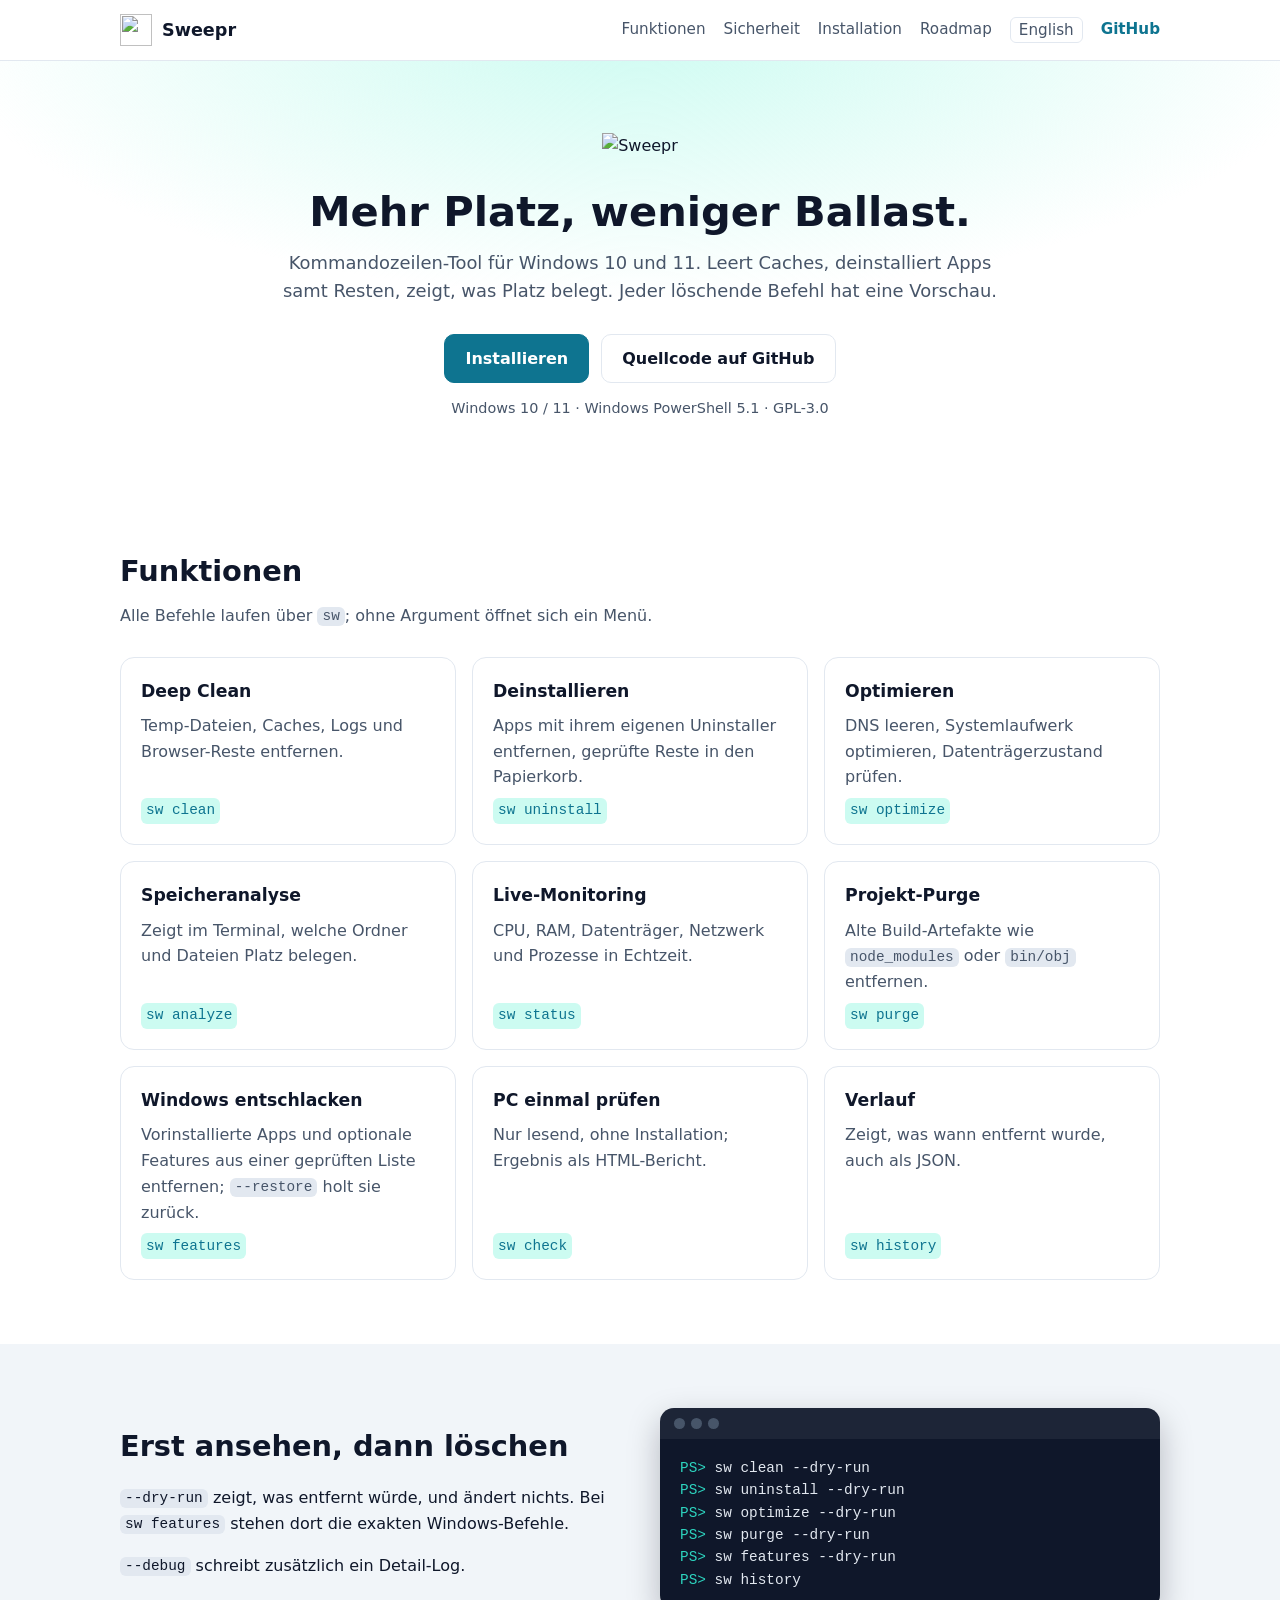
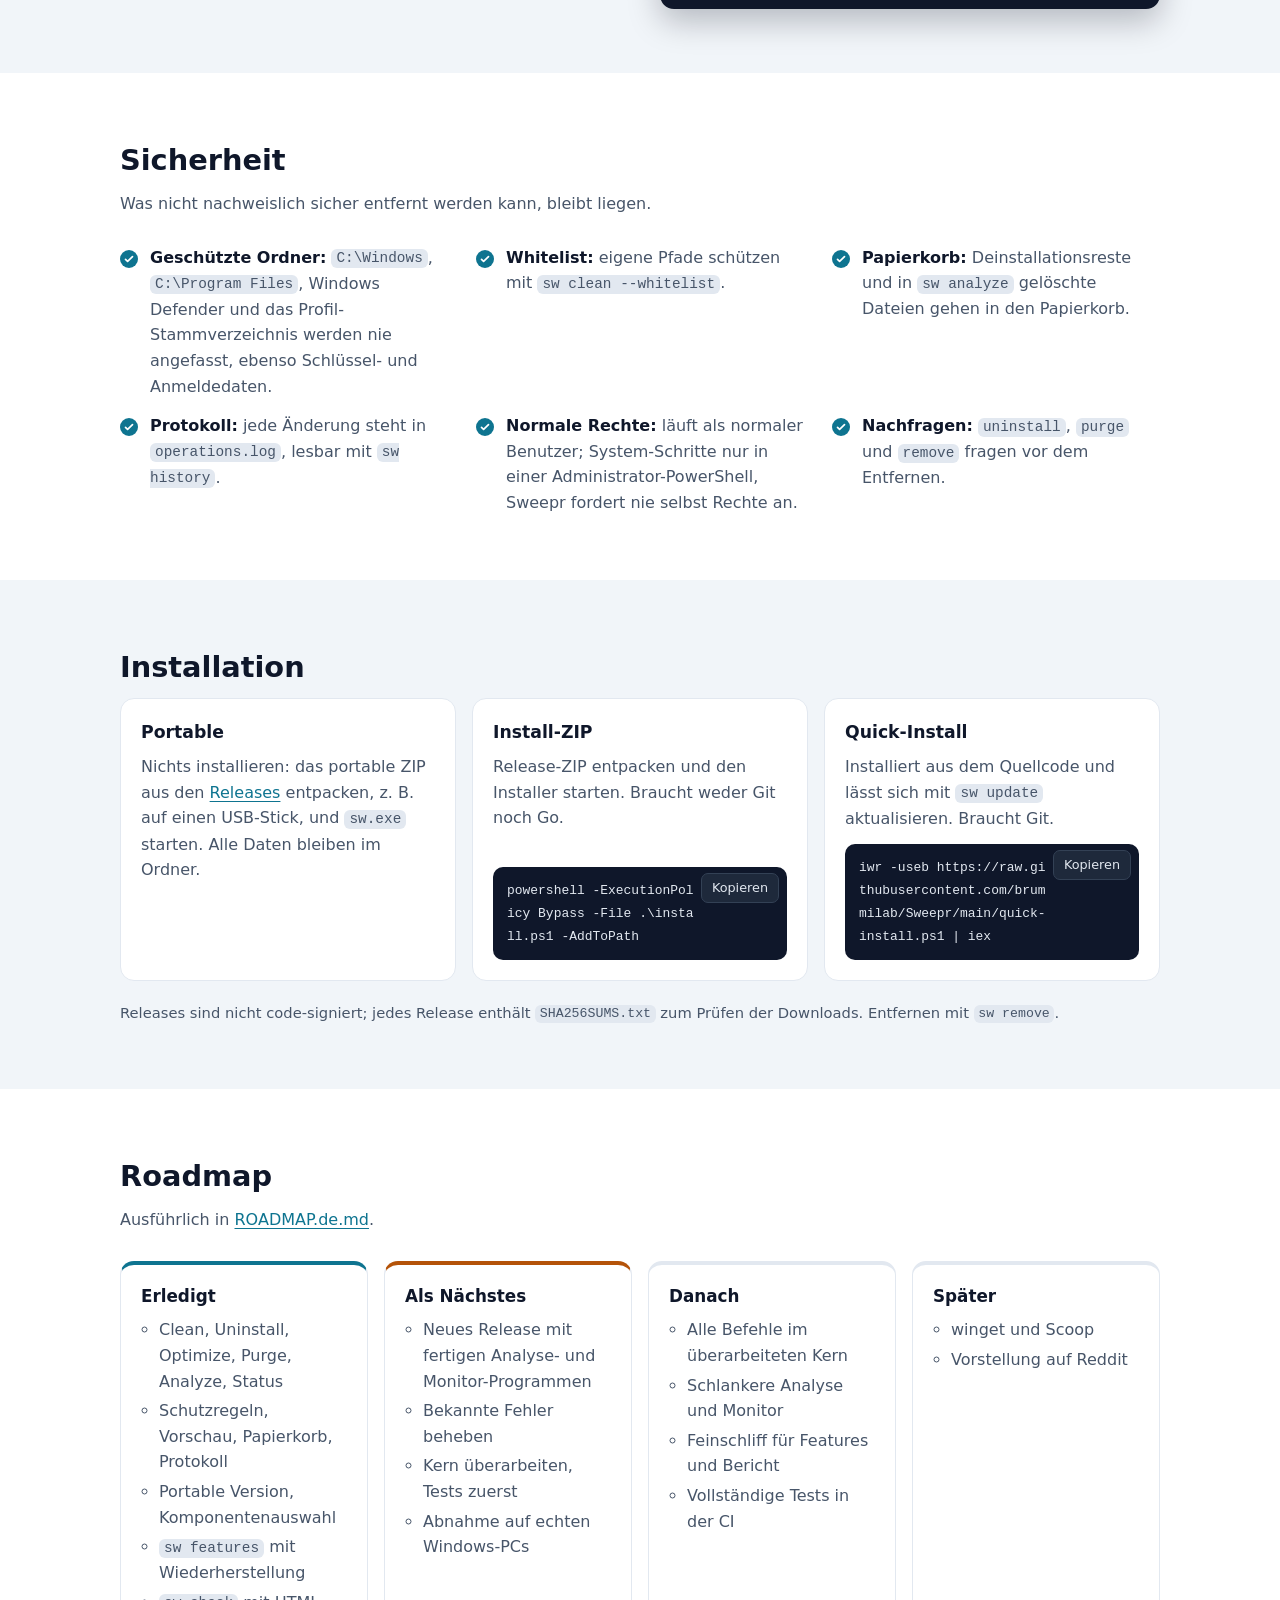
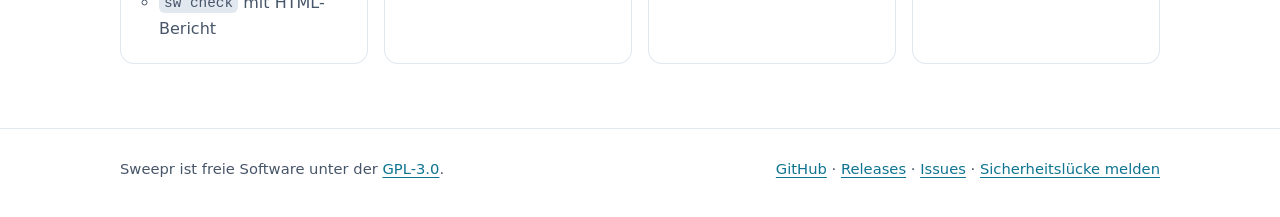
==== site/de/index.html @ 63309e38 "Docs: English README, roadmap and project page, German versions alongside" ====
<!doctype html>
<html lang="de">
<head>
  <meta charset="utf-8">
  <meta name="viewport" content="width=device-width, initial-scale=1">
  <title>Sweepr – Windows aufräumen per Kommandozeile</title>
  <meta name="description" content="Sweepr ist ein freies Open-Source-Kommandozeilen-Tool für Windows: aufräumen, Apps deinstallieren, optimieren, Speicher analysieren, System überwachen. Jeder löschende Befehl hat eine Vorschau.">
  <meta property="og:title" content="Sweepr – Windows aufräumen per Kommandozeile">
  <meta property="og:description" content="Freies Open-Source-CLI für Windows 10 und 11: aufräumen, deinstallieren, optimieren, analysieren.">
  <meta property="og:image" content="../img/social-preview.png">
  <meta property="og:type" content="website">
  <link rel="icon" href="../img/logo.svg" type="image/svg+xml">
  <link rel="stylesheet" href="../style.css">
  <link rel="alternate" hreflang="en" href="https://brummilab.github.io/Sweepr/">
</head>
<body>
  <header class="topbar">
    <div class="wrap topbar-inner">
      <a class="brand" href="#top" aria-label="Sweepr Startseite">
        <img src="../img/logo.svg" alt="" width="32" height="32">
        <span>Sweepr</span>
      </a>
      <nav aria-label="Hauptnavigation">
        <a href="#funktionen">Funktionen</a>
        <a href="#sicherheit">Sicherheit</a>
        <a href="#installation">Installation</a>
        <a href="#roadmap">Roadmap</a>
        <a class="nav-lang" href="../" hreflang="en" lang="en">English</a>
        <a class="nav-gh" href="https://github.com/brummilab/Sweepr">GitHub</a>
      </nav>
    </div>
  </header>

  <main id="top">
    <section class="hero">
      <div class="wrap hero-inner">
        <picture>
          <source media="(prefers-color-scheme: dark)" srcset="../img/logo-wordmark-dark.svg">
          <img class="wordmark" src="../img/logo-wordmark-light.svg" alt="Sweepr" width="480" height="128">
        </picture>
        <h1>Mehr Platz, weniger Ballast.</h1>
        <p class="lead">Kommandozeilen-Tool für Windows 10 und 11. Leert Caches, deinstalliert Apps samt Resten, zeigt, was
          Platz belegt. Jeder löschende Befehl hat eine Vorschau.</p>
        <div class="cta">
          <a class="btn btn-primary" href="#installation">Installieren</a>
          <a class="btn" href="https://github.com/brummilab/Sweepr">Quellcode auf GitHub</a>
        </div>
        <p class="meta">Windows 10 / 11 · Windows PowerShell 5.1 · GPL-3.0</p>
      </div>
    </section>

    <section id="funktionen" class="section">
      <div class="wrap">
        <h2>Funktionen</h2>
        <p class="section-lead">Alle Befehle laufen über <code>sw</code>; ohne Argument öffnet sich ein Menü.</p>
        <div class="grid">
          <article class="card">
            <h3>Deep Clean</h3>
            <p>Temp-Dateien, Caches, Logs und Browser-Reste entfernen.</p>
            <code>sw clean</code>
          </article>
          <article class="card">
            <h3>Deinstallieren</h3>
            <p>Apps mit ihrem eigenen Uninstaller entfernen, geprüfte Reste in den Papierkorb.</p>
            <code>sw uninstall</code>
          </article>
          <article class="card">
            <h3>Optimieren</h3>
            <p>DNS leeren, Systemlaufwerk optimieren, Datenträgerzustand prüfen.</p>
            <code>sw optimize</code>
          </article>
          <article class="card">
            <h3>Speicheranalyse</h3>
            <p>Zeigt im Terminal, welche Ordner und Dateien Platz belegen.</p>
            <code>sw analyze</code>
          </article>
          <article class="card">
            <h3>Live-Monitoring</h3>
            <p>CPU, RAM, Datenträger, Netzwerk und Prozesse in Echtzeit.</p>
            <code>sw status</code>
          </article>
          <article class="card">
            <h3>Projekt-Purge</h3>
            <p>Alte Build-Artefakte wie <code>node_modules</code> oder <code>bin/obj</code> entfernen.</p>
            <code>sw purge</code>
          </article>
          <article class="card">
            <h3>Windows entschlacken</h3>
            <p>Vorinstallierte Apps und optionale Features aus einer geprüften Liste entfernen; <code>--restore</code> holt sie zurück.</p>
            <code>sw features</code>
          </article>
          <article class="card">
            <h3>PC einmal prüfen</h3>
            <p>Nur lesend, ohne Installation; Ergebnis als HTML-Bericht.</p>
            <code>sw check</code>
          </article>
          <article class="card">
            <h3>Verlauf</h3>
            <p>Zeigt, was wann entfernt wurde, auch als JSON.</p>
            <code>sw history</code>
          </article>
        </div>
      </div>
    </section>

    <section class="section section-alt">
      <div class="wrap split">
        <div>
          <h2>Erst ansehen, dann löschen</h2>
          <p><code>--dry-run</code> zeigt, was entfernt würde, und ändert nichts. Bei <code>sw features</code> stehen dort
            die exakten Windows-Befehle.</p>
          <p><code>--debug</code> schreibt zusätzlich ein Detail-Log.</p>
        </div>
        <div class="terminal">
          <div class="terminal-bar"><span></span><span></span><span></span></div>
<pre><span class="prompt">PS&gt;</span> sw clean --dry-run
<span class="prompt">PS&gt;</span> sw uninstall --dry-run
<span class="prompt">PS&gt;</span> sw optimize --dry-run
<span class="prompt">PS&gt;</span> sw purge --dry-run
<span class="prompt">PS&gt;</span> sw features --dry-run
<span class="prompt">PS&gt;</span> sw history</pre>
        </div>
      </div>
    </section>

    <section id="sicherheit" class="section">
      <div class="wrap">
        <h2>Sicherheit</h2>
        <p class="section-lead">Was nicht nachweislich sicher entfernt werden kann, bleibt liegen.</p>
        <ul class="checks">
          <li><strong>Geschützte Ordner:</strong> <code>C:\Windows</code>, <code>C:\Program Files</code>, Windows Defender und
            das Profil-Stammverzeichnis werden nie angefasst, ebenso Schlüssel- und Anmeldedaten.</li>
          <li><strong>Whitelist:</strong> eigene Pfade schützen mit <code>sw clean --whitelist</code>.</li>
          <li><strong>Papierkorb:</strong> Deinstallationsreste und in <code>sw analyze</code> gelöschte Dateien gehen in den
            Papierkorb.</li>
          <li><strong>Protokoll:</strong> jede Änderung steht in <code>operations.log</code>, lesbar mit
            <code>sw history</code>.</li>
          <li><strong>Normale Rechte:</strong> läuft als normaler Benutzer; System-Schritte nur in einer
            Administrator-PowerShell, Sweepr fordert nie selbst Rechte an.</li>
          <li><strong>Nachfragen:</strong> <code>uninstall</code>, <code>purge</code> und <code>remove</code> fragen vor dem
            Entfernen.</li>
        </ul>
      </div>
    </section>

    <section id="installation" class="section section-alt">
      <div class="wrap">
        <h2>Installation</h2>
        <div class="grid grid-3">
          <article class="card">
            <h3>Portable</h3>
            <p>Nichts installieren: das portable ZIP aus den
              <a href="https://github.com/brummilab/Sweepr/releases">Releases</a> entpacken, z. B. auf einen USB-Stick, und
              <code>sw.exe</code> starten. Alle Daten bleiben im Ordner.</p>
          </article>
          <article class="card">
            <h3>Install-ZIP</h3>
            <p>Release-ZIP entpacken und den Installer starten. Braucht weder Git noch Go.</p>
            <div class="copy"><pre><code>powershell -ExecutionPolicy Bypass -File .\install.ps1 -AddToPath</code></pre><button type="button" data-copy>Kopieren</button></div>
          </article>
          <article class="card">
            <h3>Quick-Install</h3>
            <p>Installiert aus dem Quellcode und lässt sich mit <code>sw update</code> aktualisieren. Braucht Git.</p>
            <div class="copy"><pre><code>iwr -useb https://raw.githubusercontent.com/brummilab/Sweepr/main/quick-install.ps1 | iex</code></pre><button type="button" data-copy>Kopieren</button></div>
          </article>
        </div>
        <p class="note">Releases sind nicht code-signiert; jedes Release enthält <code>SHA256SUMS.txt</code> zum Prüfen der
          Downloads. Entfernen mit <code>sw remove</code>.</p>
      </div>
    </section>

    <section id="roadmap" class="section">
      <div class="wrap">
        <h2>Roadmap</h2>
        <p class="section-lead">Ausführlich in
          <a href="https://github.com/brummilab/Sweepr/blob/main/ROADMAP.de.md">ROADMAP.de.md</a>.</p>
        <ol class="roadmap">
          <li class="done">
            <h3>Erledigt</h3>
            <ul>
              <li>Clean, Uninstall, Optimize, Purge, Analyze, Status</li>
              <li>Schutzregeln, Vorschau, Papierkorb, Protokoll</li>
              <li>Portable Version, Komponentenauswahl</li>
              <li><code>sw features</code> mit Wiederherstellung</li>
              <li><code>sw check</code> mit HTML-Bericht</li>
            </ul>
          </li>
          <li class="now">
            <h3>Als Nächstes</h3>
            <ul>
              <li>Neues Release mit fertigen Analyse- und Monitor-Programmen</li>
              <li>Bekannte Fehler beheben</li>
              <li>Kern überarbeiten, Tests zuerst</li>
              <li>Abnahme auf echten Windows-PCs</li>
            </ul>
          </li>
          <li>
            <h3>Danach</h3>
            <ul>
              <li>Alle Befehle im überarbeiteten Kern</li>
              <li>Schlankere Analyse und Monitor</li>
              <li>Feinschliff für Features und Bericht</li>
              <li>Vollständige Tests in der CI</li>
            </ul>
          </li>
          <li>
            <h3>Später</h3>
            <ul>
              <li>winget und Scoop</li>
              <li>Vorstellung auf Reddit</li>
            </ul>
          </li>
        </ol>
      </div>
    </section>
  </main>

  <footer class="footer">
    <div class="wrap footer-inner">
      <p>Sweepr ist freie Software unter der
        <a href="https://github.com/brummilab/Sweepr/blob/main/LICENSE">GPL-3.0</a>.</p>
      <p>
        <a href="https://github.com/brummilab/Sweepr">GitHub</a> ·
        <a href="https://github.com/brummilab/Sweepr/releases">Releases</a> ·
        <a href="https://github.com/brummilab/Sweepr/issues">Issues</a> ·
        <a href="https://github.com/brummilab/Sweepr/security/advisories/new">Sicherheitslücke melden</a>
      </p>
    </div>
  </footer>

  <script>
    document.querySelectorAll('[data-copy]').forEach(function (button) {
      button.addEventListener('click', function () {
        var text = button.parentElement.querySelector('code').textContent;
        var done = function () {
          button.textContent = 'Kopiert';
          setTimeout(function () { button.textContent = 'Kopieren'; }, 1600);
        };
        if (navigator.clipboard) {
          navigator.clipboard.writeText(text).then(done, function () {});
        }
      });
    });
  </script>
</body>
</html>
---- site/style.css ----
:root {
  --bg: #ffffff;
  --bg-alt: #f1f5f9;
  --surface: #ffffff;
  --text: #0f172a;
  --muted: #475569;
  --border: #e2e8f0;
  --accent: #0e7490;
  --accent-strong: #0b5c72;
  --accent-soft: #ccfbf1;
  --amber: #b45309;
  --code-bg: #e2e8f0;
  --term-bg: #0f172a;
  --term-text: #e2e8f0;
  --radius: 14px;
  color-scheme: light;
}

@media (prefers-color-scheme: dark) {
  :root {
    --bg: #0b1120;
    --bg-alt: #0f172a;
    --surface: #111a2e;
    --text: #f8fafc;
    --muted: #94a3b8;
    --border: #1e293b;
    --accent: #2dd4bf;
    --accent-strong: #5eead4;
    --accent-soft: #134e4a;
    --amber: #f59e0b;
    --code-bg: #1e293b;
    --term-bg: #020617;
    --term-text: #e2e8f0;
    color-scheme: dark;
  }
}

* { box-sizing: border-box; }

html { scroll-behavior: smooth; scroll-padding-top: 72px; }

body {
  margin: 0;
  background: var(--bg);
  color: var(--text);
  font: 16px/1.6 system-ui, -apple-system, "Segoe UI", Roboto, "Helvetica Neue", Arial, sans-serif;
  -webkit-font-smoothing: antialiased;
}

a { color: var(--accent); text-decoration-thickness: 1px; text-underline-offset: 3px; }
a:hover { color: var(--accent-strong); }

code, pre { font-family: "Cascadia Code", "Cascadia Mono", Consolas, "SF Mono", Menlo, monospace; font-size: 0.9em; }
code { background: var(--code-bg); padding: 0.1em 0.35em; border-radius: 6px; }

.wrap { max-width: 1080px; margin: 0 auto; padding: 0 20px; }

/* Top bar */
.topbar {
  position: sticky; top: 0; z-index: 10;
  background: color-mix(in srgb, var(--bg) 88%, transparent);
  backdrop-filter: blur(8px);
  border-bottom: 1px solid var(--border);
}
.topbar-inner { display: flex; align-items: center; justify-content: space-between; height: 60px; gap: 16px; }
.brand { display: flex; align-items: center; gap: 10px; color: var(--text); text-decoration: none; font-weight: 700; font-size: 1.1rem; }
nav { display: flex; gap: 18px; flex-wrap: wrap; }
nav a { color: var(--muted); text-decoration: none; font-size: 0.95rem; }
nav a:hover { color: var(--text); }
.nav-gh { color: var(--accent) !important; font-weight: 600; }
.nav-lang { border: 1px solid var(--border); border-radius: 6px; padding: 0 8px; }

/* Hero */
.hero {
  padding: 72px 0 64px;
  background:
    radial-gradient(1000px 400px at 50% -10%, var(--accent-soft), transparent 70%),
    var(--bg);
  text-align: center;
}
.wordmark { max-width: min(440px, 90%); height: auto; }
.hero h1 { font-size: clamp(1.7rem, 4vw, 2.6rem); line-height: 1.2; margin: 28px auto 12px; max-width: 760px; }
.lead { color: var(--muted); font-size: 1.12rem; max-width: 720px; margin: 0 auto; }
.cta { display: flex; justify-content: center; gap: 12px; margin: 28px 0 14px; flex-wrap: wrap; }
.btn {
  display: inline-block; padding: 11px 20px; border-radius: 10px; font-weight: 600; text-decoration: none;
  border: 1px solid var(--border); color: var(--text); background: var(--surface);
}
.btn:hover { border-color: var(--accent); color: var(--text); }
.btn-primary { background: var(--accent); border-color: var(--accent); color: #ffffff; }
.btn-primary:hover { background: var(--accent-strong); color: #ffffff; }
@media (prefers-color-scheme: dark) { .btn-primary, .btn-primary:hover { color: #042f2e; } }
.meta { color: var(--muted); font-size: 0.9rem; margin: 0; }

/* Sections */
.section { padding: 64px 0; }
.section-alt { background: var(--bg-alt); }
.section h2 { font-size: 1.8rem; margin: 0 0 8px; }
.section-lead { color: var(--muted); max-width: 720px; margin: 0 0 28px; }

.grid { display: grid; grid-template-columns: repeat(auto-fill, minmax(260px, 1fr)); gap: 16px; }
.grid-3 { grid-template-columns: repeat(auto-fit, minmax(280px, 1fr)); }
.card {
  background: var(--surface); border: 1px solid var(--border); border-radius: var(--radius);
  padding: 20px; display: flex; flex-direction: column; gap: 8px; min-width: 0;
}
.card h3 { margin: 0; font-size: 1.08rem; }
.card p { margin: 0; color: var(--muted); flex: 1; }
.card > code { align-self: flex-start; color: var(--accent); background: var(--accent-soft); }
@media (prefers-color-scheme: dark) { .card > code { color: var(--accent-strong); } }

.split { display: grid; grid-template-columns: 1fr 1fr; gap: 40px; align-items: center; }
@media (max-width: 820px) { .split { grid-template-columns: 1fr; } }

.terminal { background: var(--term-bg); color: var(--term-text); border-radius: var(--radius); overflow: hidden; box-shadow: 0 12px 32px rgba(2, 6, 23, 0.25); }
.terminal-bar { display: flex; gap: 6px; padding: 10px 14px; background: rgba(255, 255, 255, 0.06); }
.terminal-bar span { width: 11px; height: 11px; border-radius: 50%; background: #475569; }
.terminal pre { margin: 0; padding: 18px 20px; overflow-x: auto; line-height: 1.55; }
.prompt { color: #2dd4bf; }

.checks { list-style: none; padding: 0; margin: 0; display: grid; grid-template-columns: repeat(auto-fit, minmax(300px, 1fr)); gap: 14px 28px; }
.checks li { position: relative; padding-left: 30px; color: var(--muted); }
.checks li strong { color: var(--text); }
.checks li::before {
  content: ""; position: absolute; left: 0; top: 0.3em; width: 18px; height: 18px; border-radius: 50%;
  background: var(--accent) url("data:image/svg+xml,%3Csvg xmlns='http://www.w3.org/2000/svg' viewBox='0 0 20 20'%3E%3Cpath d='M5 10.5l3 3 7-7' fill='none' stroke='white' stroke-width='2.4' stroke-linecap='round' stroke-linejoin='round'/%3E%3C/svg%3E") center / 14px no-repeat;
}

.copy { position: relative; }
.copy pre {
  margin: 4px 0 0; background: var(--term-bg); color: var(--term-text); border-radius: 10px;
  padding: 12px 14px; padding-right: 88px; white-space: pre-wrap; word-break: break-all;
}
.copy pre code { background: none; padding: 0; color: inherit; }
.copy button {
  position: absolute; top: 10px; right: 8px; font: inherit; font-size: 0.8rem; padding: 4px 10px; border-radius: 7px;
  border: 1px solid #334155; background: #1e293b; color: #e2e8f0; cursor: pointer;
}
.copy button:hover { border-color: #2dd4bf; }
.note { color: var(--muted); font-size: 0.92rem; margin: 20px 0 0; }

.roadmap { list-style: none; padding: 0; margin: 0; display: grid; grid-template-columns: repeat(auto-fit, minmax(220px, 1fr)); gap: 16px; }
.roadmap > li { background: var(--surface); border: 1px solid var(--border); border-top: 4px solid var(--border); border-radius: var(--radius); padding: 18px 20px; }
.roadmap > li.done { border-top-color: var(--accent); }
.roadmap > li.now { border-top-color: var(--amber); }
.roadmap h3 { margin: 0 0 8px; font-size: 1.05rem; }
.roadmap ul { margin: 0; padding-left: 18px; color: var(--muted); }
.roadmap ul li { margin: 4px 0; }

.footer { border-top: 1px solid var(--border); padding: 28px 0 40px; color: var(--muted); font-size: 0.92rem; }
.footer-inner { display: flex; justify-content: space-between; gap: 16px; flex-wrap: wrap; }
.footer p { margin: 0; }

@media (max-width: 640px) {
  nav a:not(.nav-gh):not(.nav-lang) { display: none; }
  .section { padding: 48px 0; }
  .hero { padding: 48px 0; }
}
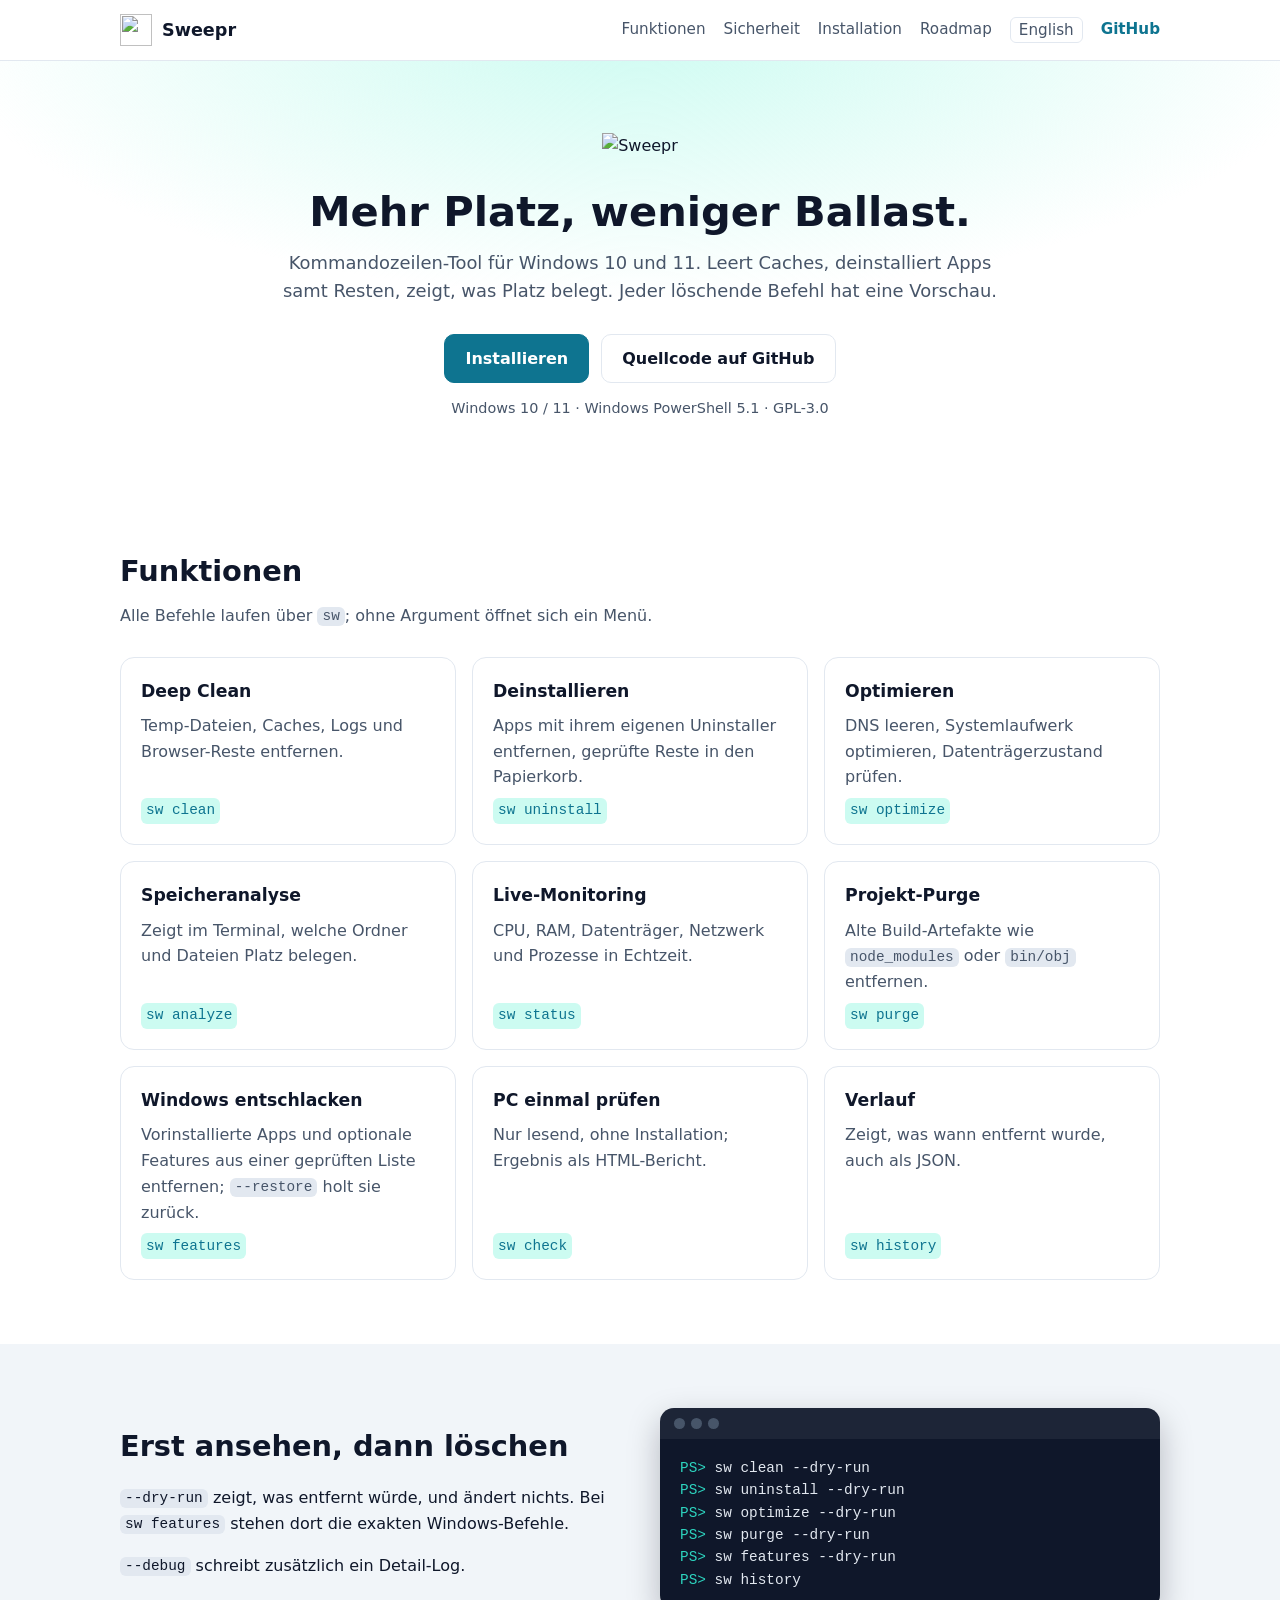
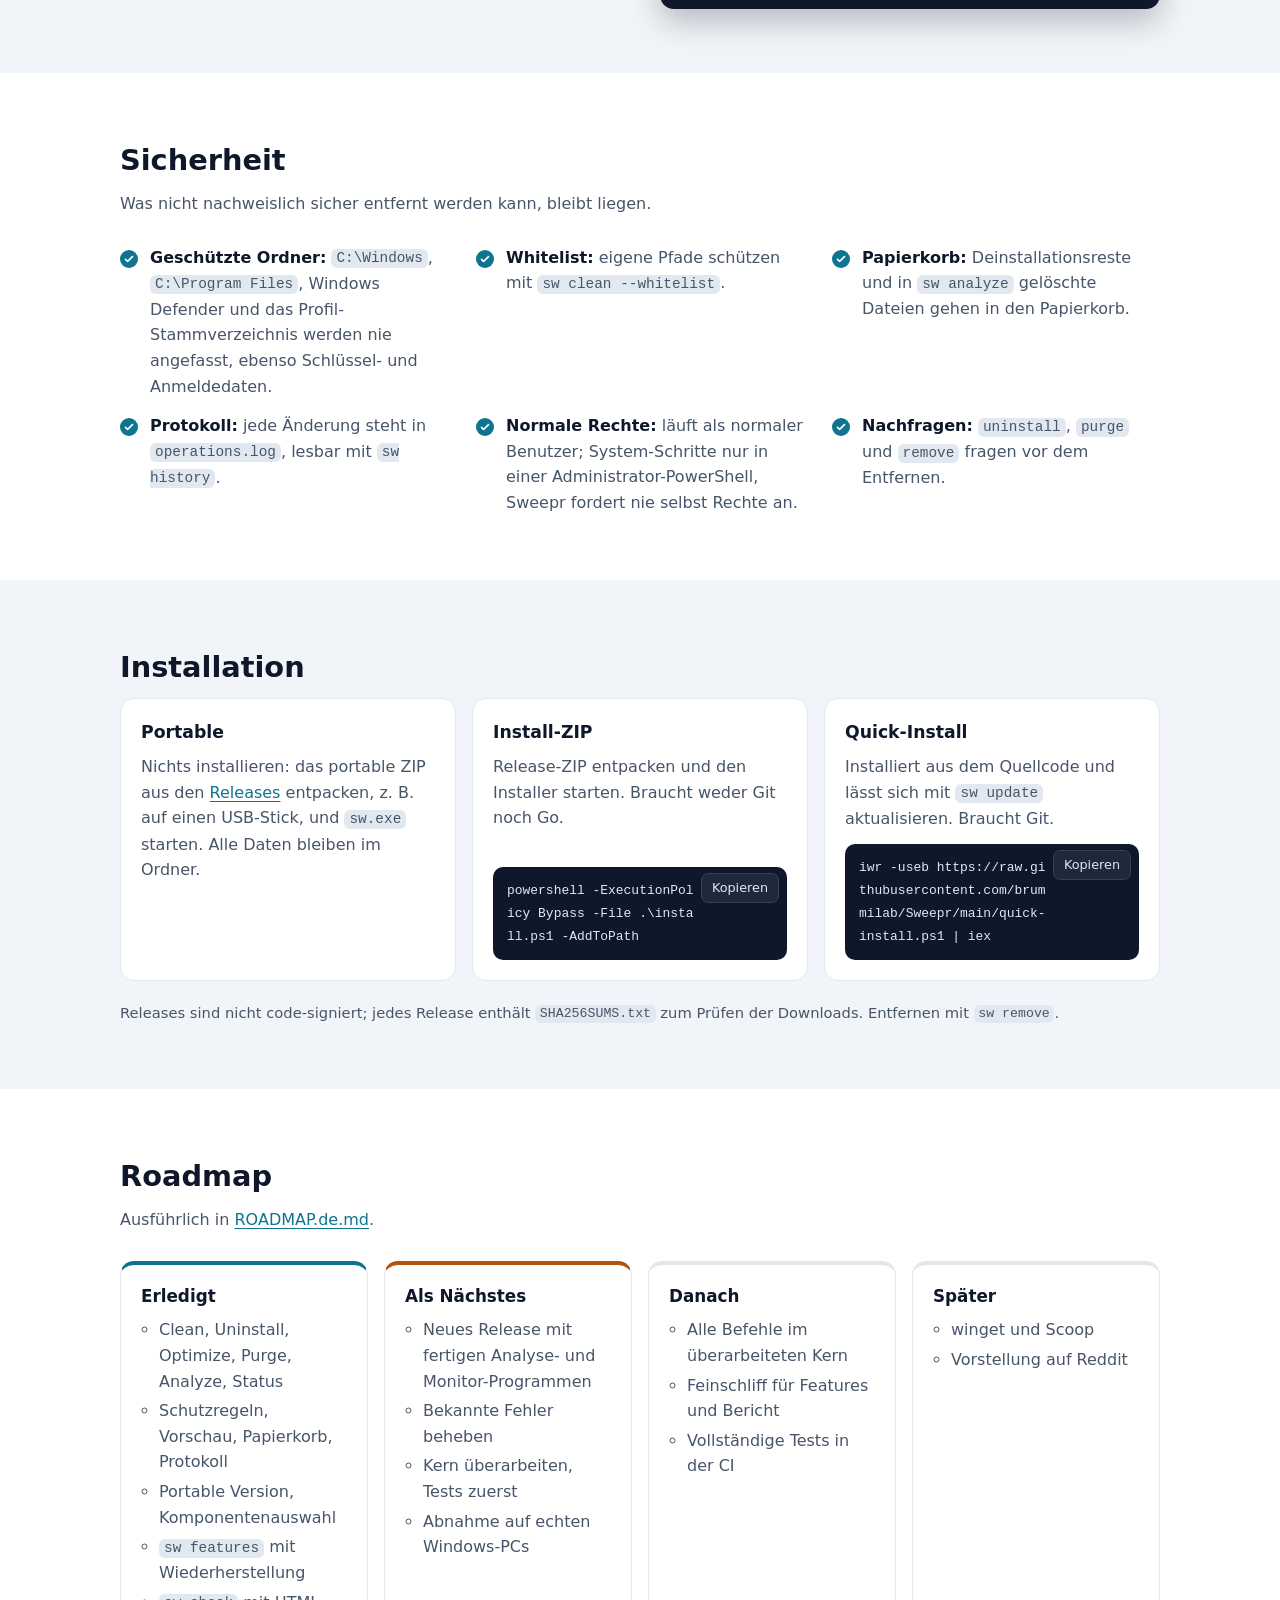
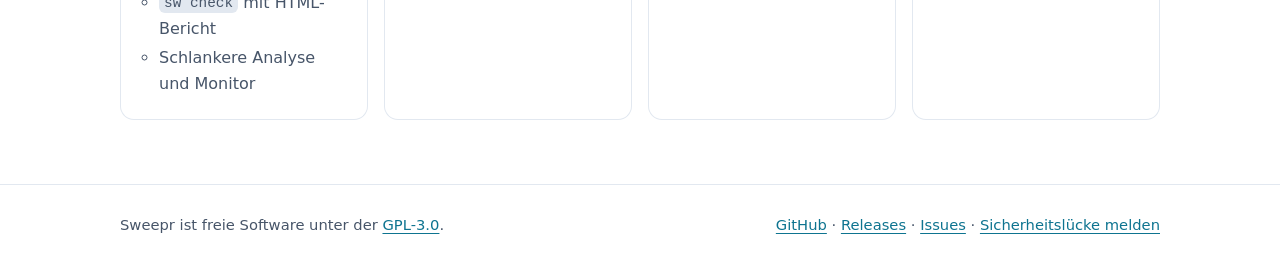
==== commit eb195578: "Analyze: help, docs and CI check for the leaner disk explorer" ====
--- a/site/de/index.html
+++ b/site/de/index.html
@@ -183,6 +183,7 @@
               <li>Portable Version, Komponentenauswahl</li>
               <li><code>sw features</code> mit Wiederherstellung</li>
               <li><code>sw check</code> mit HTML-Bericht</li>
+              <li>Schlankere Analyse und Monitor</li>
             </ul>
           </li>
           <li class="now">
@@ -198,7 +199,6 @@
             <h3>Danach</h3>
             <ul>
               <li>Alle Befehle im überarbeiteten Kern</li>
-              <li>Schlankere Analyse und Monitor</li>
               <li>Feinschliff für Features und Bericht</li>
               <li>Vollständige Tests in der CI</li>
             </ul>
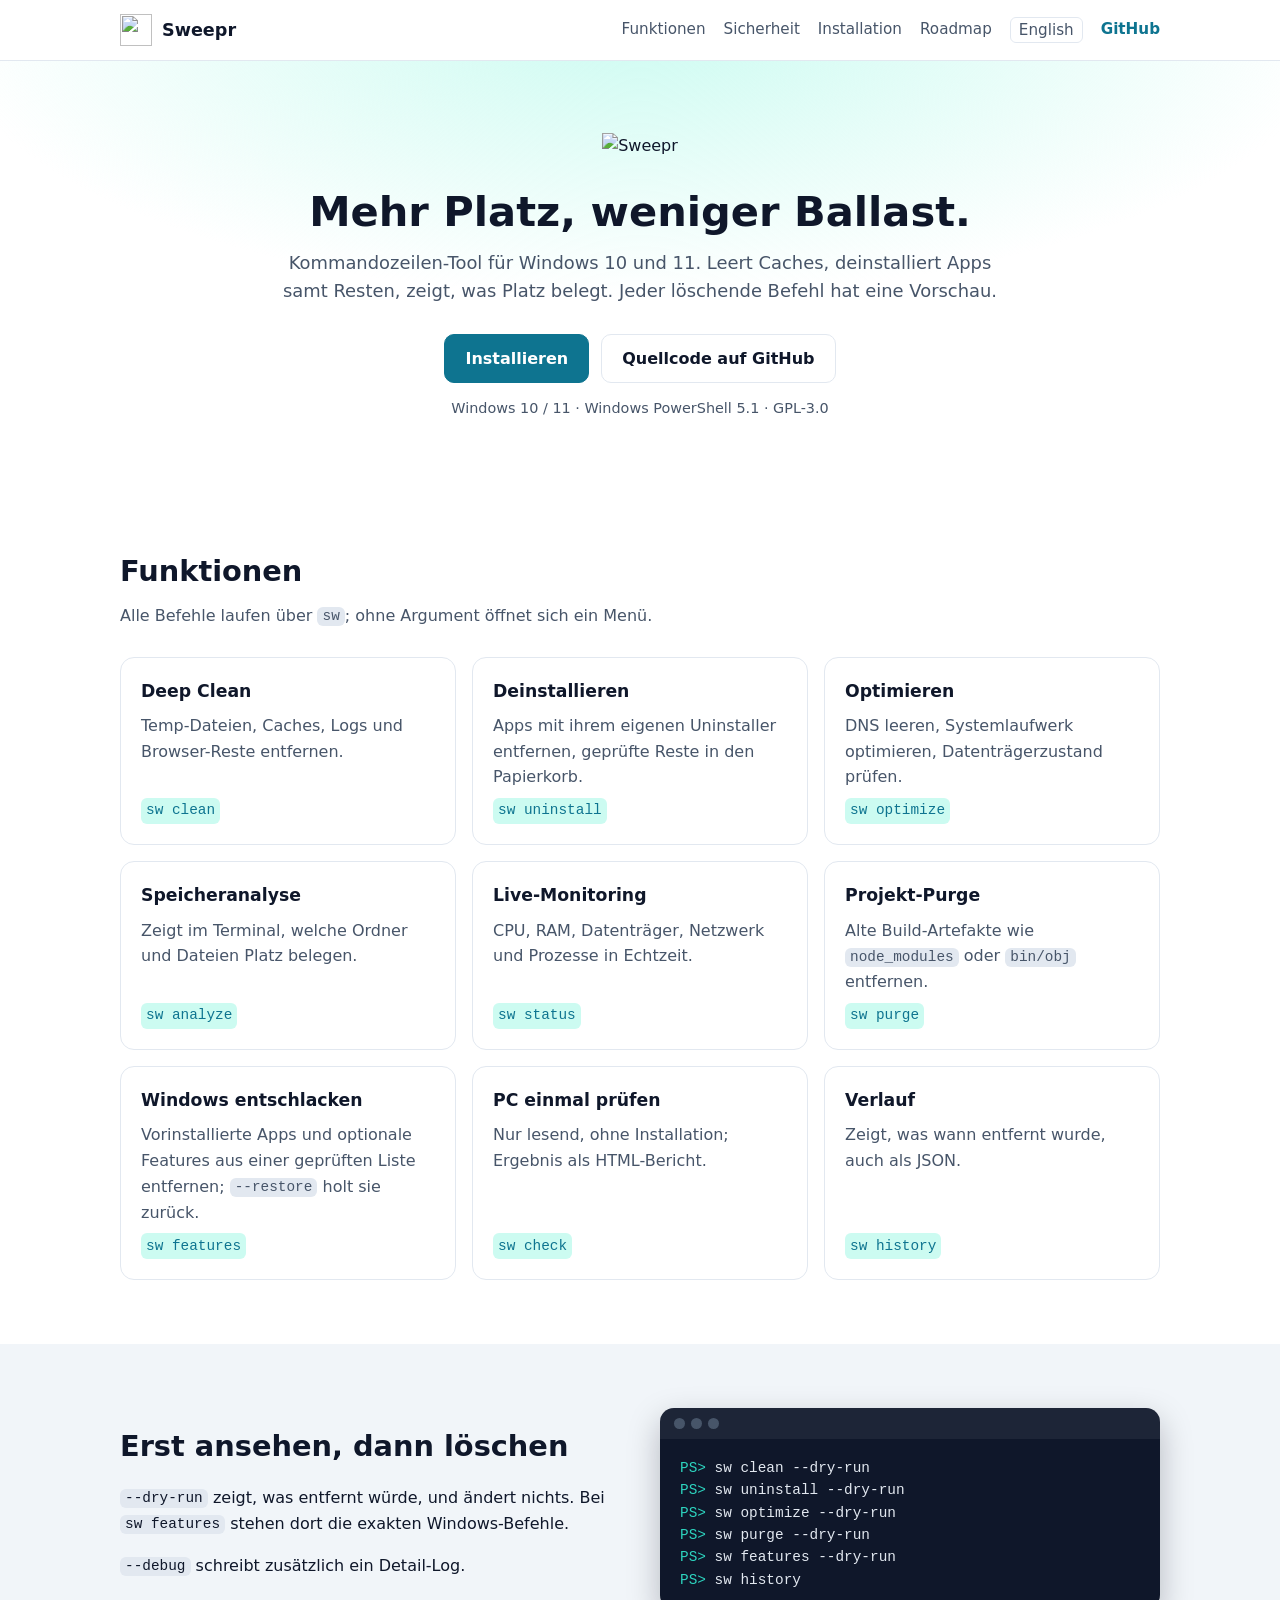
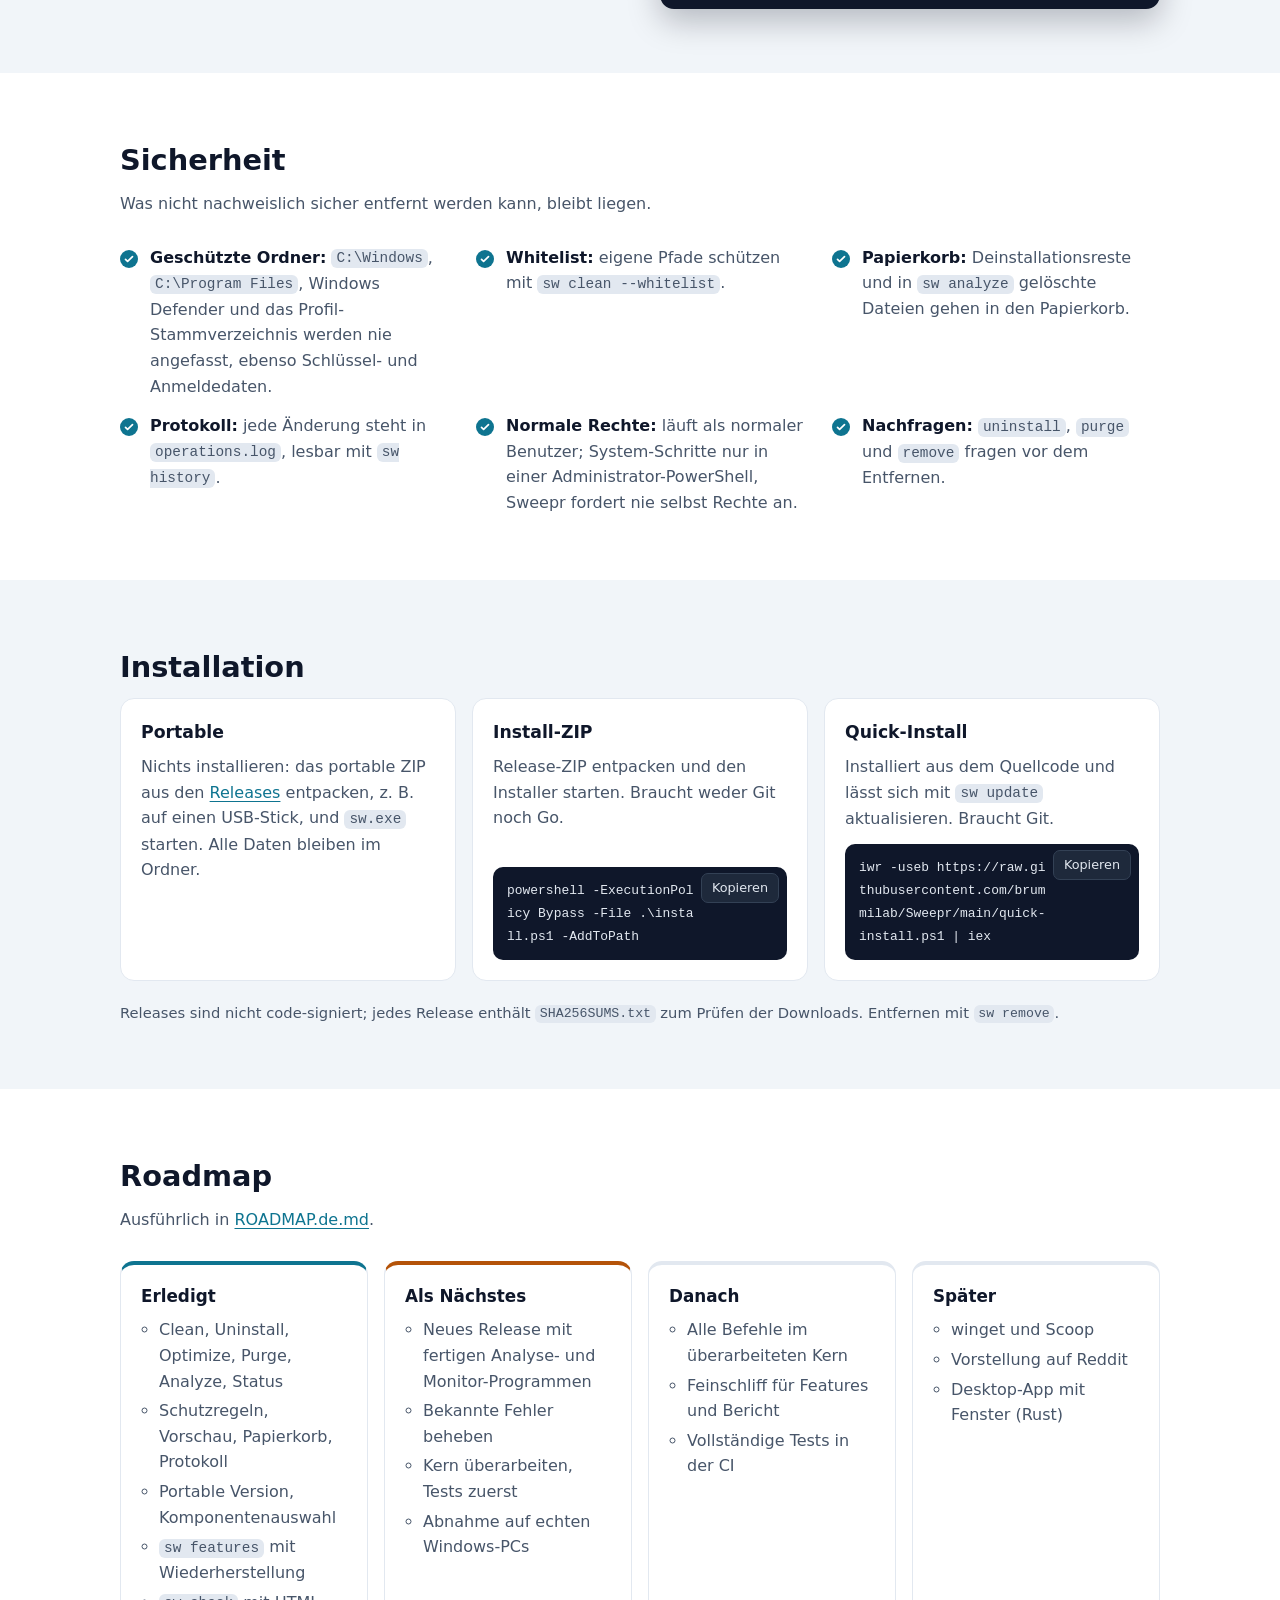
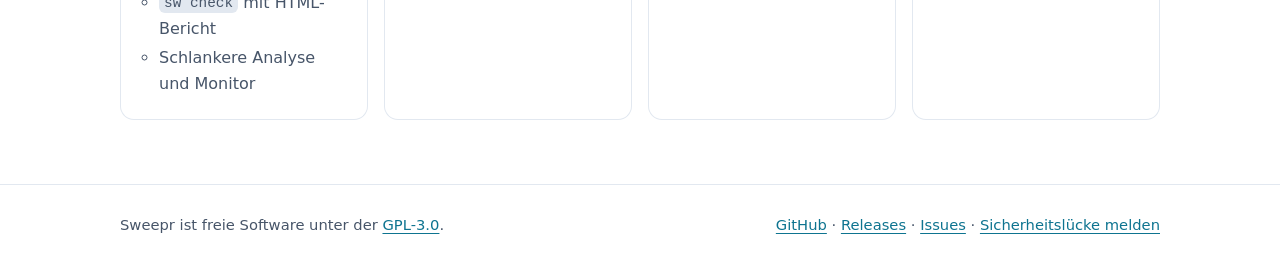
==== commit 1e7c315e: "Roadmap: desktop app with a window as a later item" ====
--- a/site/de/index.html
+++ b/site/de/index.html
@@ -208,6 +208,7 @@
             <ul>
               <li>winget und Scoop</li>
               <li>Vorstellung auf Reddit</li>
+              <li>Desktop-App mit Fenster (Rust)</li>
             </ul>
           </li>
         </ol>
